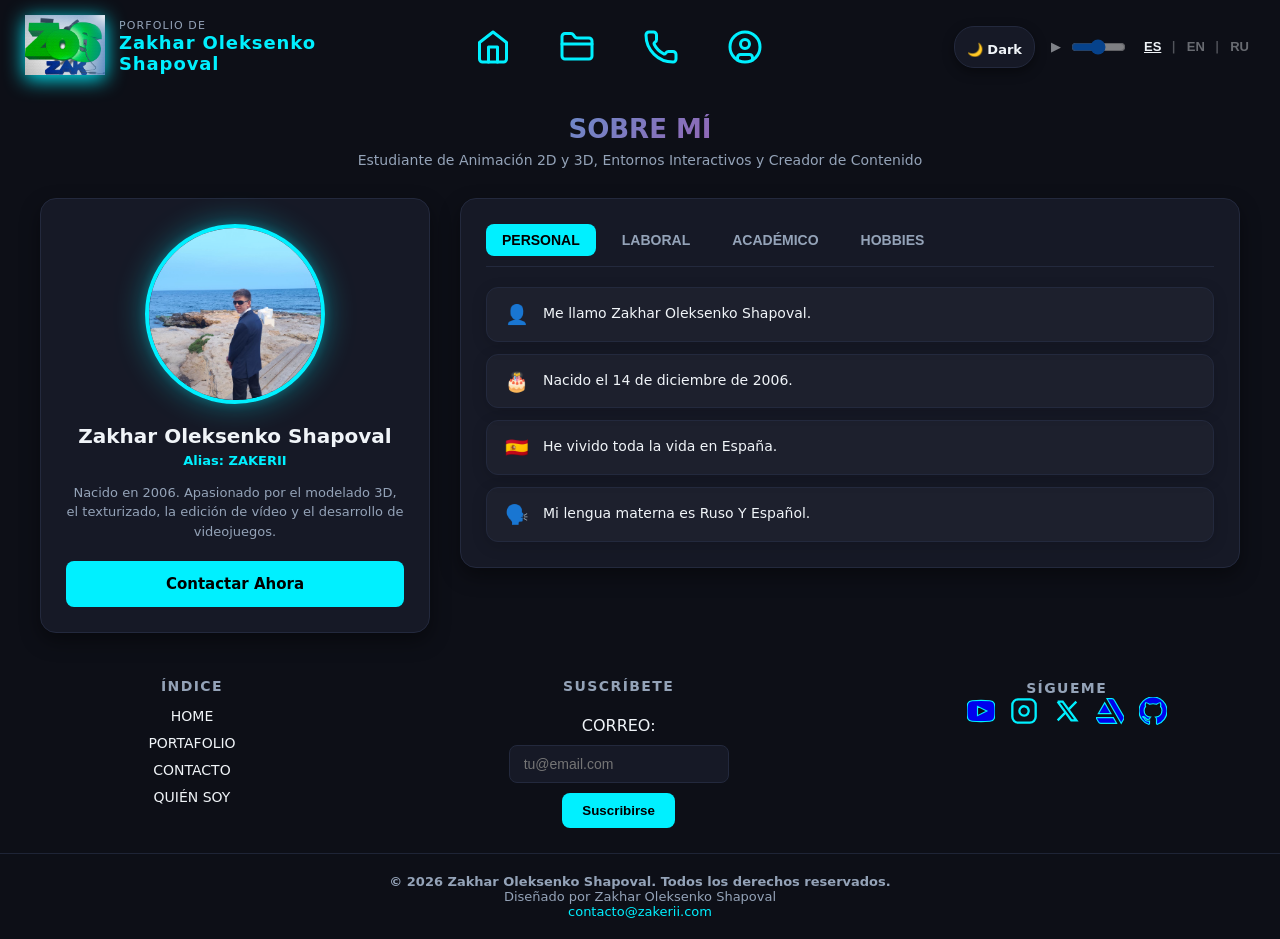
==== about.html @ a054e028 "UPDATE 1" ====
<!DOCTYPE html>
<html lang="es">

<head>
  <meta charset="UTF-8">
  <meta name="viewport" content="width=device-width, initial-scale=1.0">
  <title>Quién Soy - Zakerii</title>
  <link rel="icon" type="image/png" href="Imaganes/LOGO.png">
  <link rel="stylesheet" href="home.css">
  <link rel="stylesheet" href="Estilos.css">

  <script src="sound.js" defer></script>
  <script src="viewer3d.js" defer></script>
  <script src="index.js" defer></script>
</head>

<body>
  <div class="container">

    <!-- ===== LOGO ===== -->
    <div class="LOGO">
      <a href="home.html">
        <img src="Imaganes/LOGO.png" alt="Zakerii Logo" class="logo-image"
          onerror="this.onerror=null; this.src='data:image/svg+xml;utf8,<svg xmlns=\'http://www.w3.org/2000/svg\' width=\'80\' height=\'80\' viewBox=\'0 0 80 80\'><circle cx=\'40\' cy=\'40\' r=\'36\' fill=\'%230d0f17\' stroke=\'%2300f0ff\' stroke-width=\'3\'/><text x=\'40\' y=\'48\' font-family=\'sans-serif\' font-size=\'22\' font-weight=\'bold\' fill=\'%2300f0ff\' text-anchor=\'middle\'>Z</text></svg>';">
      </a>
      <div class="logo-text">
        <p class="portfolio-title">PORFOLIO DE</p>
        <p class="name"></p>
      </div>
    </div>

    <!-- ===== NAVEGACION ===== -->
    <div class="ICONS">
      <nav class="NAVEGACION">
        <ul>
          <li>
            <a title="HOME" href="home.html">
              <svg xmlns="http://www.w3.org/2000/svg" width="36" height="36" viewBox="0 0 24 24" fill="none"
                stroke="currentColor" stroke-width="2" stroke-linecap="round" stroke-linejoin="round"
                class="lucide lucide-home">
                <path d="m3 9 9-7 9 7v11a2 2 0 0 1-2 2H5a2 2 0 0 1-2-2z" />
                <polyline points="9 22 9 12 15 12 15 22" />
              </svg>
            </a>
          </li>
          <li>
            <a title="PORTAFOLIO" href="trabajos.html">
              <svg xmlns="http://www.w3.org/2000/svg" width="36" height="36" viewBox="0 0 24 24" fill="none"
                stroke="currentColor" stroke-width="2" stroke-linecap="round" stroke-linejoin="round"
                class="lucide lucide-folder-closed">
                <path
                  d="M20 20a2 2 0 0 0 2-2V8a2 2 0 0 0-2-2h-7.9a2 2 0 0 1-1.69-.9L9.6 3.9A2 2 0 0 0 7.93 3H4a2 2 0 0 0-2 2v13a2 2 0 0 0 2 2Z" />
                <path d="M2 10h20" />
              </svg>
            </a>
          </li>
          <li>
            <a title="CONTACTO" href="contacto.html">
              <svg xmlns="http://www.w3.org/2000/svg" width="36" height="36" viewBox="0 0 24 24" fill="none"
                stroke="currentColor" stroke-width="2" stroke-linecap="round" stroke-linejoin="round"
                class="lucide lucide-phone">
                <path
                  d="M13.832 16.568a1 1 0 0 0 1.213-.303l.355-.465A2 2 0 0 1 17 15h3a2 2 0 0 1 2 2v3a2 2 0 0 1-2 2A18 18 0 0 1 2 4a2 2 0 0 1 2-2h3a2 2 0 0 1 2 2v3a2 2 0 0 1-.8 1.6l-.468.351a1 1 0 0 0-.292 1.233 14 14 0 0 0 6.392 6.384" />
              </svg>
            </a>
          </li>
          <li>
            <a title="QUIEN SOY" href="about.html" class="active">
              <svg xmlns="http://www.w3.org/2000/svg" width="36" height="36" viewBox="0 0 24 24" fill="none"
                stroke="currentColor" stroke-width="2" stroke-linecap="round" stroke-linejoin="round"
                class="lucide lucide-circle-user">
                <circle cx="12" cy="12" r="10" />
                <circle cx="12" cy="10" r="3" />
                <path d="M7 20.662V19a2 2 0 0 1 2-2h6a2 2 0 0 1 2 2v1.662" />
              </svg>
            </a>
          </li>
        </ul>
      </nav>
    </div>

    <!-- ===== SETTINGS ===== -->
    <div class="SETTIGNS">
      <input id="lightmode-toggle" type="checkbox">
      <label class="toggle" for="lightmode-toggle"></label>
    </div>

    <!-- ===== MAIN CONTENT ===== -->
    <div class="MAIN">
      <h1 class="page-title"
        style="text-align: center; color: var(--primary); font-size: 26px; font-weight: 800; margin-bottom: 8px;">SOBRE
        MÍ</h1>
      <p class="page-subtitle"
        style="text-align: center; color: var(--text-muted); font-size: 14px; margin-bottom: 30px;">Estudiante de
        Animación 2D y 3D, Entornos Interactivos y Creador de Contenido</p>

      <div class="about-grid">
        <!-- Sidebar Profile Card -->
        <div class="about-card" style="text-align: center;">
          <img src="Imaganes/Fto de perfil.jpg" alt="Zakhar Oleksenko" class="about-avatar ImagenTrabajo"
            data-nombre="Foto de Perfil — Zakhar Oleksenko" title="Clic para ampliar en pantalla completa">
          <h2 style="font-size: 20px; font-weight: 700; margin-bottom: 5px;">Zakhar Oleksenko Shapoval</h2>
          <p style="color: var(--primary); font-size: 13px; font-weight: 600; margin-bottom: 15px;">Alias: ZAKERII</p>
          <p style="font-size: 13px; color: var(--text-muted); line-height: 1.5; margin-bottom: 20px;">
            Nacido en 2006. Apasionado por el modelado 3D, el texturizado, la edición de vídeo y el desarrollo de
            videojuegos.
          </p>
          <a href="contacto.html" class="btn-submit"
            style="display: block; text-decoration: none; text-align: center;">Contactar Ahora</a>
        </div>

        <!-- Main Interactive Tabs Content -->
        <div class="about-card">
          <div class="about-tabs">
            <button class="about-tab-btn active" data-tab="personal">PERSONAL</button>
            <button class="about-tab-btn" data-tab="laboral">LABORAL</button>
            <button class="about-tab-btn" data-tab="academico">ACADÉMICO</button>
            <button class="about-tab-btn" data-tab="hobbies">HOBBIES</button>
          </div>

          <div id="tab-personal" class="about-content tab-pane">
            <ul class="about-list info-personal">
              <li>
                <span class="about-icon">👤</span>
                <span>Me llamo Zakhar Oleksenko Shapoval.</span>
              </li>
              <li>
                <span class="about-icon">🎂</span>
                <span>Nacido el 14 de diciembre de 2006.</span>
              </li>
              <li>
                <span class="about-icon">🇪🇸</span>
                <span>He vivido toda la vida en España.</span>
              </li>
              <li>
                <span class="about-icon">🗣️</span>
                <span>Mi lengua materna es Ruso Y Español.</span>
              </li>
            </ul>
          </div>

          <div id="tab-laboral" class="about-content tab-pane" style="display: none;">
            <ul class="about-list info-laboral">
              <li>
                <span class="about-icon">🎬</span>
                <span>En el ámbito laboral cuento con amplia experiencia en edición de vídeos para diferentes nichos como historia, vlogs, boxeo,historia y etc.</span>
              </li>
              <li>
                <span class="about-icon">💻</span>
                <span>Edito desde los 12 años, empezando con Kinemaster en móvil y terminando en DaVinci Resolve en PC.</span>
              </li>
              <li>
                <span class="about-icon">🚀</span>
                <span>Además estoy cursando Formación Profesional en Animaciones 3D, Entornos Interactivos y Videojuegos.</span>
              </li>
            </ul>
          </div>

          <div id="tab-academico" class="about-content tab-pane" style="display: none;">
            <ul class="about-list info-academico">
              <li>
                <span class="about-icon">🏫</span>
                <span>Primaria CEIP Romualdo Ballester</span>
              </li>
              <li>
                <span class="about-icon">🎓</span>
                <span>IES Torrevigía</span>
              </li>
              <li>
                <span class="about-icon">📜</span>
                <span>Bachillerato de Ciencias Sociales y General</span>
              </li>
              <li>
                <span class="about-icon">🎨</span>
                <span>Formación Profesional en Animaciones 2D y 3D, Entornos Interactivos y Videojuegos (Bigastro,Paco Ruiz.</span>
              </li>
              <li>
                <span class="about-icon">🇬🇧</span>
                <span>Poseo nivel B1 de Valenciano y quiero sacar un B2 de Ingles.</span>
              </li>
            </ul>
          </div>

          <div id="tab-hobbies" class="about-content tab-pane" style="display: none;">
            <ul class="about-list info-hobies">
              <li>
                <span class="about-icon">🎮</span>
                <span>Desde los 12 años me apasione a la edición de vídeo.</span>
              </li>
              <li>
                <span class="about-icon">💻</span>
                <span>Comencé en el móvil con Kinemaster, pasé a CapCut en portátil y posteriormente a DaVinci Resolve y Blender en PC.</span>
              </li>
              <li>
                <span class="about-icon">🌍</span>
                <span>Además tengo canales de en YouTube y Twitch @ZakeriiGames y Zakerii_ y mi meta es viajar por el mundo y vivir de mis proyectos creativos.</span>
              </li>
            </ul>
          </div>
        </div>
      </div>
    </div>

    <!-- ===== LINKS ===== -->
    <div class="LINKS">
      <h4>ÍNDICE</h4>
      <nav>
        <ul class="webs">
          <li><a href="home.html">HOME</a></li>
          <li><a href="trabajos.html">PORTAFOLIO</a></li>
          <li><a href="contacto.html">CONTACTO</a></li>
          <li><a href="about.html">QUIÉN SOY</a></li>
        </ul>
      </nav>
    </div>

    <!-- ===== SUSCRIBE ===== -->
    <div class="SUSCRIBE">
      <form action="#" method="post" class="subscribe-form"
        onsubmit="event.preventDefault(); alert('¡Gracias por suscribirte!');">
        <h4>SUSCRÍBETE</h4>
        <label for="correo">CORREO:</label>
        <input class="correo" type="email" id="correo" name="correo" placeholder="tu@email.com" required>
        <input type="submit" value="Noticias" class="enviarboton">
      </form>
    </div>

    <!-- ===== SOCIAL ===== -->
    <div class="SOCIAL">
      <div class="Redes">
        <nav class="redes">
          <span class="sigueme">SÍGUEME</span>
          <ul>
            <li>
              <a title="YOUTUBE" href="https://www.youtube.com/ZakeriiGames" target="_blank" rel="noopener">
                <svg xmlns="http://www.w3.org/2000/svg" width="32" height="32" viewBox="0 0 24 24" fill="currentColor">
                  <path
                    d="M19.615 3.184c-3.604-.246-11.631-.245-15.23 0-3.897.266-4.356 2.62-4.385 8.816.029 6.185.484 8.549 4.385 8.816 3.6.245 11.626.246 15.23 0 3.897-.266 4.356-2.62 4.385-8.816-.029-6.185-.484-8.549-4.385-8.816zm-10.615 12.816v-8l8 3.993-8 4.007z" />
                </svg>
              </a>
            </li>
            <li>
              <a title="INSTAGRAM" href="https://www.instagram.com/Zakerii_/" target="_blank" rel="noopener">
                <svg xmlns="http://www.w3.org/2000/svg" width="32" height="32" viewBox="0 0 24 24" fill="none"
                  stroke="currentColor" stroke-width="2">
                  <rect x="2" y="2" width="20" height="20" rx="5" ry="5"></rect>
                  <path d="M16 11.37A4 4 0 1 1 12.63 8 4 4 0 0 1 16 11.37z"></path>
                  <line x1="17.5" y1="6.5" x2="17.51" y2="6.5"></line>
                </svg>
              </a>
            </li>
            <li>
              <a title="X" href="https://x.com/Zakerii3" target="_blank" rel="noopener">
                <svg xmlns="http://www.w3.org/2000/svg" width="32" height="32" viewBox="0 0 24 24" fill="none"
                  stroke="currentColor" stroke-width="2">
                  <path d="M4 4l11.733 16h4.267l-11.733 -16l-4.267 0" />
                  <path d="M4 20l6.768 -6.768m2.46 -2.46l6.772 -6.772" />
                </svg>
              </a>
            </li>
            <li>
              <a title="ARTSTATION" href="https://www.artstation.com" target="_blank" rel="noopener">
                <svg width="32" height="32" viewBox="0 0 24 24" fill="currentColor">
                  <path
                    d="M0 17.723l2.027 3.505h.001a2.424 2.424 0 0 0 2.164 1.333h13.457l-2.792-4.838H0zm24 .025c0-.484-.143-.935-.388-1.314L15.728 2.728a2.424 2.424 0 0 0-2.142-1.289H9.419L21.598 22.54l1.92-3.325c.378-.637.482-.919.482-1.467zm-11.129-3.462L7.428 4.858l-5.444 9.428h10.887z" />
                </svg>
              </a>
            </li>
            <li>
              <a title="GITHUB" href="https://github.com/zakerii" target="_blank" rel="noopener">
                <svg xmlns="http://www.w3.org/2000/svg" width="32" height="32" fill="currentColor" viewBox="0 0 24 24">
                  <path
                    d="M12 0C5.37 0 0 5.37 0 12c0 5.31 3.435 9.795 8.205 11.385.6.105.825-.255.825-.57 0-.285-.015-1.23-.015-2.235-3.015.555-3.795-.735-4.035-1.41-.135-.345-.72-1.41-1.23-1.695-.42-.225-1.02-.78-.015-.795.945-.015 1.62.87 1.845 1.23 1.08 1.815 2.805 1.305 3.495.99.105-.78.42-1.305.765-1.605-2.67-.3-5.46-1.335-5.46-5.925 0-1.305.465-2.385 1.23-3.225-.12-.3-.54-1.53.12-3.18 0 0 1.005-.315 3.3 1.23.96-.27 1.98-.405 3-.405s2.04.135 3 .405c2.295-1.56 3.3-1.23 3.3-1.23.66 1.65.24 2.88.12 3.18.765.84 1.23 1.905 1.23 3.225 0 4.605-2.805 5.625-5.475 5.925.435.375.81 1.095.81 2.22 0 1.605-.015 2.895-.015 3.3 0 .315.225.69.825.57A12.02 12.02 0 0 0 24 12c0-6.63-5.37-12-12-12z" />
                </svg>
              </a>
            </li>
          </ul>
        </nav>
      </div>
    </div>

    <!-- ===== FOOTER ===== -->
    <div class="FOOTER">
      <h4>© 2026 Zakhar Oleksenko Shapoval. Todos los derechos reservados.</h4>
      <p>Diseñado por Zakhar Oleksenko Shapoval</p>
      <p class="email"><a href="mailto:contacto@zakerii.com">contacto@zakerii.com</a></p>
    </div>

  </div>

  <script>
    document.addEventListener('DOMContentLoaded', () => {
      const tabBtns = document.querySelectorAll('.about-tab-btn');
      const tabPanes = document.querySelectorAll('.tab-pane');

      tabBtns.forEach(btn => {
        btn.addEventListener('click', () => {
          tabBtns.forEach(b => b.classList.remove('active'));
          btn.classList.add('active');

          const tab = btn.dataset.tab;
          tabPanes.forEach(pane => {
            if (pane.id === `tab-${tab}`) {
              pane.style.display = 'block';
            } else {
              pane.style.display = 'none';
            }
          });
        });
      });
    });
  </script>
</body>

</html>
---- home.css ----
/* ===== GRID PARA LA PÁGINA PRINCIPAL ===== */
:root {
  --bg: #0d0f17;
  --bg-card: #161926;
  --primary: #00f0ff;
  --secondary: #ff007f;
  --text: #f0f4f8;
  --text-muted: #94a3b8;
  --border: #23293d;
  --border-muted: #1e2436;
  --danger: #ef4444;
  --success: #10b981;
  --shadow: rgba(0, 0, 0, 0.4);
}

body.light-mode {
  --bg: #f8fafc;
  --bg-card: #ffffff;
  --primary: #0284c7;
  --secondary: #d946ef;
  --text: #0f172a;
  --text-muted: #64748b;
  --border: #e2e8f0;
  --border-muted: #cbd5e1;
  --danger: #dc2626;
  --success: #059669;
  --shadow: rgba(0, 0, 0, 0.08);
}

* {
  box-sizing: border-box;
  margin: 0;
  padding: 0;
}

body {
  background-color: var(--bg);
  color: var(--text);
  font-family: 'Segoe UI', system-ui, -apple-system, sans-serif;
  transition: background-color 0.3s ease, color 0.3s ease;
  min-height: 100vh;
}

.container {
  display: grid;
  grid-template-columns: 0.9fr 1.1fr 1fr;
  grid-template-rows: auto 1fr auto;
  gap: 0px;
  min-height: 100vh;
}

/* GRID AREAS */
.LOGO { grid-area: 1 / 1 / 2 / 2; }
.ICONS { grid-area: 1 / 2 / 2 / 3; }
.SETTIGNS { grid-area: 1 / 3 / 2 / 4; }
.MAIN { grid-area: 2 / 1 / 3 / 4; padding: 20px 40px; }
.LINKS { grid-area: 3 / 1 / 4 / 2; }
.SUSCRIBE { grid-area: 3 / 2 / 4 / 3; }
.SOCIAL { grid-area: 3 / 3 / 4 / 4; }

/* LOGO */
.LOGO {
  display: flex;
  align-items: center;
  padding: 15px 25px;
  gap: 14px;
}

.LOGO img {
  max-width: 80px;
  height: auto;
  filter: drop-shadow(0 4px 10px var(--primary));
  transition: transform 0.3s ease;
  cursor: pointer;
}

.LOGO img:hover {
  transform: scale(1.08) rotate(2deg);
}

.logo-text {
  display: flex;
  flex-direction: column;
}

.portfolio-title {
  font-size: 11px;
  letter-spacing: 0.1em;
  color: var(--text-muted);
}

.name {
  font-size: 18px;
  font-weight: 700;
  color: var(--primary);
  letter-spacing: 0.05em;
  transition: all 0.3s ease;
}

.name::after {
  content: "Zakhar Oleksenko Shapoval";
}

.name:hover::after {
  content: "ZAKERII ⚡";
  color: var(--secondary);
}

/* NAVEGACION */
.ICONS {
  display: flex;
  justify-content: center;
  align-items: center;
}

.NAVEGACION ul {
  display: flex;
  list-style: none;
  gap: 32px;
  align-items: center;
}

.NAVEGACION a {
  display: inline-flex;
  align-items: center;
  padding: 8px;
  border-radius: 10px;
  color: var(--text);
  transition: all 0.3s ease;
}

.NAVEGACION svg {
  stroke: var(--primary);
  width: 36px;
  height: 36px;
  transition: stroke 0.3s ease, transform 0.3s ease;
}

.NAVEGACION a:hover {
  background: rgba(0, 240, 255, 0.1);
  transform: translateY(-2px);
}

.NAVEGACION a:hover svg {
  stroke: var(--secondary);
  transform: scale(1.15);
}

/* SETTINGS (Theme & Music & Lang) */
.SETTIGNS {
  display: flex;
  justify-content: flex-end;
  align-items: center;
  padding: 0 25px;
  gap: 15px;
}

#lightmode-toggle {
  display: none;
}

.toggle {
  cursor: pointer;
  font-size: 20px;
  padding: 8px 12px;
  border-radius: 20px;
  background: var(--bg-card);
  border: 1px solid var(--border);
  box-shadow: 0 4px 12px var(--shadow);
  transition: all 0.3s ease;
  user-select: none;
}

.toggle:hover {
  border-color: var(--primary);
  transform: scale(1.05);
}

.toggle::after {
  content: '🌙 Dark';
  font-size: 13px;
  font-weight: 600;
  color: var(--text);
}

#lightmode-toggle:checked + .toggle::after {
  content: '☀️ Light';
}

/* MAIN CONTENT */
.welcome-message {
  font-size: 28px;
  font-weight: 800;
  text-align: center;
  margin-bottom: 10px;
  background: linear-gradient(135deg, var(--primary), var(--secondary));
  -webkit-background-clip: text;
  background-clip: text;
  -webkit-text-fill-color: transparent;
}

.intro {
  font-size: 20px;
  text-align: center;
  margin-bottom: 25px;
  color: var(--text);
}

.word-animation {
  color: var(--primary);
  font-weight: 700;
}

.ULTIMOS {
  font-size: 16px;
  font-weight: 700;
  text-transform: uppercase;
  letter-spacing: 0.1em;
  color: var(--text-muted);
  text-align: center;
  margin: 30px 0 15px;
}

/* ===== VISOR 3D SECTION STYLING ===== */
.visor3d-section {
  max-width: 1100px;
  margin: 40px auto;
  background: var(--bg-card);
  border: 1px solid var(--border);
  border-radius: 18px;
  overflow: hidden;
  box-shadow: 0 10px 30px var(--shadow);
}

.visor3d-container {
  width: 100%;
  height: 520px;
  position: relative;
  background: #090a10;
}

.v3d-overlay {
  position: absolute;
  top: 0;
  left: 0;
  width: 100%;
  height: 100%;
  pointer-events: none;
  display: flex;
  flex-direction: column;
  justify-content: space-between;
  padding: 15px;
}

.v3d-topbar, .v3d-toolbar, .v3d-drawer {
  pointer-events: auto;
}

.v3d-topbar {
  display: flex;
  justify-content: space-between;
  align-items: center;
  background: rgba(13, 15, 23, 0.75);
  backdrop-filter: blur(10px);
  padding: 8px 16px;
  border-radius: 12px;
  border: 1px solid rgba(255, 255, 255, 0.08);
}

.v3d-badge {
  font-size: 12px;
  font-weight: 700;
  letter-spacing: 0.1em;
  color: #00f0ff;
  display: flex;
  align-items: center;
  gap: 8px;
}

.v3d-live-dot {
  width: 8px;
  height: 8px;
  background: #00f0ff;
  border-radius: 50%;
  box-shadow: 0 0 10px #00f0ff;
  animation: pulse 1.5s infinite;
}

@keyframes pulse {
  0%, 100% { opacity: 1; transform: scale(1); }
  50% { opacity: 0.4; transform: scale(0.8); }
}

.v3d-stats {
  display: flex;
  gap: 15px;
  font-size: 11px;
  color: #94a3b8;
}

.v3d-toolbar {
  align-self: center;
  display: flex;
  gap: 8px;
  background: rgba(13, 15, 23, 0.85);
  backdrop-filter: blur(10px);
  padding: 6px 10px;
  border-radius: 30px;
  border: 1px solid rgba(255, 255, 255, 0.1);
  box-shadow: 0 8px 20px rgba(0, 0, 0, 0.5);
}

.v3d-btn {
  background: transparent;
  border: none;
  color: #cbd5e1;
  padding: 6px 14px;
  border-radius: 20px;
  font-size: 12px;
  font-weight: 600;
  cursor: pointer;
  transition: all 0.2s ease;
}

.v3d-btn.active, .v3d-btn:hover {
  background: var(--primary);
  color: #000;
  box-shadow: 0 0 12px var(--primary);
}

.v3d-drawer {
  position: absolute;
  top: 60px;
  right: 15px;
  background: rgba(13, 15, 23, 0.85);
  backdrop-filter: blur(12px);
  border: 1px solid rgba(255, 255, 255, 0.1);
  border-radius: 14px;
  padding: 12px 16px;
  display: flex;
  flex-direction: column;
  gap: 10px;
  width: 200px;
}

.v3d-setting-item {
  display: flex;
  justify-content: space-between;
  align-items: center;
  font-size: 11px;
  color: #e2e8f0;
}

.v3d-setting-item select, .v3d-setting-item input[type="color"] {
  background: #1e2436;
  border: 1px solid #334155;
  color: #fff;
  border-radius: 6px;
  padding: 2px 6px;
  cursor: pointer;
}

.v3d-actions {
  display: flex;
  gap: 6px;
  margin-top: 6px;
}

.v3d-action-btn {
  flex: 1;
  background: #1e2436;
  border: 1px solid #334155;
  color: #fff;
  font-size: 10px;
  padding: 6px;
  border-radius: 6px;
  cursor: pointer;
  transition: background 0.2s;
}

.v3d-action-btn:hover {
  background: var(--primary);
  color: #000;
}

/* ===== CAROUSEL STYLING ===== */
.wrapper {
  max-width: 1100px;
  margin: 20px auto 40px;
  position: relative;
}

.slider {
  position: relative;
  border-radius: 16px;
  overflow: hidden;
  box-shadow: 0 10px 30px var(--shadow);
  background: var(--bg-card);
  border: 1px solid var(--border);
}

.slides {
  display: flex;
  aspect-ratio: 16 / 9;
  width: 100%;
}

.slide {
  width: 100%;
  flex-shrink: 0;
  position: relative;
  cursor: pointer;
}

.slide img {
  width: 100%;
  height: 100%;
  object-fit: cover;
  display: block;
}

/* Carousel Arrow Controls */
.carousel-arrow {
  position: absolute;
  top: 50%;
  transform: translateY(-50%);
  background: rgba(13, 15, 23, 0.7);
  backdrop-filter: blur(8px);
  border: 1px solid rgba(255, 255, 255, 0.15);
  color: #fff;
  width: 44px;
  height: 44px;
  border-radius: 50%;
  font-size: 18px;
  cursor: pointer;
  z-index: 10;
  display: flex;
  align-items: center;
  justify-content: center;
  transition: all 0.3s ease;
}

.carousel-arrow:hover {
  background: var(--primary);
  color: #000;
  transform: translateY(-50%) scale(1.1);
  box-shadow: 0 0 15px var(--primary);
}

.carousel-prev { left: 15px; }
.carousel-next { right: 15px; }

/* Carousel Badge Top Right */
.carousel-badge {
  position: absolute;
  top: 15px;
  right: 15px;
  background: rgba(13, 15, 23, 0.8);
  backdrop-filter: blur(10px);
  border: 1px solid rgba(255, 255, 255, 0.15);
  padding: 6px 14px;
  border-radius: 20px;
  display: flex;
  align-items: center;
  gap: 10px;
  z-index: 10;
  font-size: 12px;
  font-weight: 700;
  color: var(--primary);
}

.carousel-play-btn {
  background: none;
  border: none;
  color: #fff;
  cursor: pointer;
  font-size: 14px;
}

/* Dots controller */
.slider-controler {
  position: absolute;
  bottom: 15px;
  left: 50%;
  transform: translateX(-50%);
  display: flex;
  gap: 8px;
  background: rgba(13, 15, 23, 0.75);
  backdrop-filter: blur(10px);
  padding: 6px 16px;
  border-radius: 20px;
  border: 1px solid rgba(255, 255, 255, 0.1);
  z-index: 10;
  list-style: none;
}

.slider-controler a {
  display: block;
  width: 10px;
  height: 10px;
  border-radius: 50%;
  background: rgba(255, 255, 255, 0.4);
  transition: all 0.3s ease;
}

/* Lightbox Modal */
.lightbox-modal {
  display: none;
  position: fixed;
  top: 0;
  left: 0;
  width: 100vw;
  height: 100vh;
  background: rgba(0, 0, 0, 0.92);
  backdrop-filter: blur(15px);
  z-index: 9999;
  align-items: center;
  justify-content: center;
  padding: 20px;
}

.lightbox-modal.active {
  display: flex;
}

.lightbox-content {
  position: relative;
  max-width: 90vw;
  max-height: 90vh;
  display: flex;
  flex-direction: column;
  align-items: center;
}

.lightbox-img {
  max-width: 100%;
  max-height: 80vh;
  border-radius: 12px;
  box-shadow: 0 15px 40px rgba(0, 0, 0, 0.8);
  border: 1px solid var(--border);
}

.lightbox-close {
  position: absolute;
  top: -40px;
  right: -10px;
  background: rgba(255, 255, 255, 0.15);
  border: 1px solid rgba(255, 255, 255, 0.3);
  color: #fff;
  width: 36px;
  height: 36px;
  border-radius: 50%;
  font-size: 18px;
  cursor: pointer;
  display: flex;
  align-items: center;
  justify-content: center;
  transition: all 0.2s;
}

.lightbox-close:hover {
  background: var(--danger);
  transform: scale(1.1);
}

.lightbox-caption {
  margin-top: 15px;
  color: #fff;
  font-size: 16px;
  font-weight: 600;
  text-align: center;
}

/* LINKS, SUBSCRIBE, SOCIAL */
.LINKS, .SUSCRIBE, .SOCIAL {
  padding: 25px;
  text-align: center;
}

.LINKS h4, .SUSCRIBE h4, .sigueme {
  font-size: 14px;
  font-weight: 700;
  letter-spacing: 0.1em;
  color: var(--text-muted);
  margin-bottom: 12px;
}

.LINKS ul, .SOCIAL ul {
  list-style: none;
  display: flex;
  flex-direction: column;
  gap: 8px;
}

.SOCIAL ul {
  flex-direction: row;
  justify-content: center;
  gap: 15px;
}

.LINKS a {
  color: var(--text);
  text-decoration: none;
  font-size: 14px;
  transition: color 0.2s;
}

.LINKS a:hover {
  color: var(--primary);
}

.SUSCRIBE form {
  display: flex;
  flex-direction: column;
  gap: 10px;
  align-items: center;
}

.correo {
  padding: 10px 14px;
  border-radius: 8px;
  border: 1px solid var(--border);
  background: var(--bg-card);
  color: var(--text);
  width: 220px;
  font-size: 14px;
  outline: none;
}

.correo:focus {
  border-color: var(--primary);
}

.enviarboton {
  background: var(--primary);
  color: #000;
  font-weight: 700;
  border: none;
  padding: 10px 20px;
  border-radius: 8px;
  cursor: pointer;
  transition: transform 0.2s, box-shadow 0.2s;
}

.enviarboton:hover {
  transform: translateY(-2px);
  box-shadow: 0 4px 15px var(--primary);
}

.SOCIAL svg {
  stroke: var(--primary);
  width: 28px;
  height: 28px;
  transition: transform 0.3s, stroke 0.3s;
}

.SOCIAL a:hover svg {
  stroke: var(--secondary);
  transform: scale(1.2);
}

/* FOOTER */
.FOOTER {
  grid-column: 1 / -1;
  padding: 20px;
  text-align: center;
  border-top: 1px solid var(--border-muted);
  font-size: 13px;
  color: var(--text-muted);
}

.email a {
  color: var(--primary);
  text-decoration: none;
}

/* RESPONSIVE */
@media (max-width: 900px) {
  .container {
    display: flex;
    flex-direction: column;
  }
  .MAIN {
    padding: 15px;
  }
  .visor3d-container {
    height: 400px;
  }
  .v3d-drawer {
    display: none; /* Hide side drawer on mobile for clean view */
  }
}
---- Estilos.css ----
/* ── Estilos Globales y de Subpáginas (Trabajos, Contacto, About) ── */

:root {
  --bg: #0d0f17;
  --bg-card: #161926;
  --primary: #00f0ff;
  --secondary: #ff007f;
  --text: #f0f4f8;
  --text-muted: #94a3b8;
  --border: #23293d;
  --shadow: rgba(0, 0, 0, 0.4);
}

body.light-mode {
  --bg: #f8fafc;
  --bg-card: #ffffff;
  --primary: #0284c7;
  --secondary: #d946ef;
  --text: #0f172a;
  --text-muted: #64748b;
  --border: #e2e8f0;
  --shadow: rgba(0, 0, 0, 0.08);
}

* {
  box-sizing: border-box;
  margin: 0;
  padding: 0;
}

body {
  background-color: var(--bg);
  color: var(--text);
  font-family: 'Segoe UI', system-ui, sans-serif;
  min-height: 100vh;
}

/* Header de Subpáginas */
.subpage-header {
  display: flex;
  justify-content: space-between;
  align-items: center;
  padding: 15px 30px;
  background: var(--bg-card);
  border-bottom: 1px solid var(--border);
  position: sticky;
  top: 0;
  z-index: 100;
  backdrop-filter: blur(10px);
}

/* Page Layout */
.page-container {
  max-width: 1200px;
  margin: 30px auto;
  padding: 0 20px;
}

.page-title {
  font-size: 32px;
  font-weight: 800;
  text-align: center;
  margin-bottom: 10px;
  background: linear-gradient(135deg, var(--primary), var(--secondary));
  -webkit-background-clip: text;
  background-clip: text;
  -webkit-text-fill-color: transparent;
}

.page-subtitle {
  font-size: 16px;
  color: var(--text-muted);
  text-align: center;
  margin-bottom: 40px;
}

/* Portfolio Filters & Grid */
.portfolio-filters {
  display: flex;
  justify-content: center;
  gap: 10px;
  margin-bottom: 30px;
  flex-wrap: wrap;
}

.filter-btn {
  background: var(--bg-card);
  border: 1px solid var(--border);
  color: var(--text);
  padding: 8px 18px;
  border-radius: 20px;
  font-size: 13px;
  font-weight: 600;
  cursor: pointer;
  transition: all 0.3s ease;
}

.filter-btn.active, .filter-btn:hover {
  background: var(--primary);
  color: #000;
  border-color: var(--primary);
  box-shadow: 0 0 12px var(--primary);
}

.portfolio-grid {
  display: grid;
  grid-template-columns: repeat(auto-fill, minmax(320px, 1fr));
  gap: 25px;
}

.work-card {
  background: var(--bg-card);
  border: 1px solid var(--border);
  border-radius: 16px;
  overflow: hidden;
  transition: transform 0.3s ease, box-shadow 0.3s ease;
  display: flex;
  flex-direction: column;
}

.work-card:hover {
  transform: translateY(-6px);
  box-shadow: 0 12px 25px var(--shadow);
  border-color: var(--primary);
}

.work-card-img {
  width: 100%;
  height: 220px;
  object-fit: cover;
  background: #090a10;
  cursor: pointer;
}

.work-card-body {
  padding: 20px;
  display: flex;
  flex-direction: column;
  flex: 1;
}

.work-card-category {
  font-size: 11px;
  font-weight: 700;
  letter-spacing: 0.1em;
  color: var(--primary);
  text-transform: uppercase;
  margin-bottom: 6px;
}

.work-card-title {
  font-size: 18px;
  font-weight: 700;
  margin-bottom: 10px;
}

.work-card-desc {
  font-size: 13px;
  color: var(--text-muted);
  line-height: 1.5;
  margin-bottom: 15px;
  flex: 1;
}

.work-card-tags {
  display: flex;
  gap: 6px;
  flex-wrap: wrap;
}

.tag {
  background: rgba(255, 255, 255, 0.05);
  border: 1px solid var(--border);
  color: var(--text-muted);
  font-size: 11px;
  padding: 3px 8px;
  border-radius: 12px;
}

/* About Page Sections */
.about-grid {
  display: grid;
  grid-template-columns: 1fr 2fr;
  gap: 30px;
  align-items: start;
}

.about-card {
  background: var(--bg-card);
  border: 1px solid var(--border);
  border-radius: 16px;
  padding: 25px;
  box-shadow: 0 8px 20px var(--shadow);
}

.about-avatar {
  width: 180px;
  height: 180px;
  object-fit: cover;
  border-radius: 50%;
  margin: 0 auto 20px;
  display: block;
  border: 4px solid var(--primary, #00f0ff);
  box-shadow: 0 0 30px rgba(0, 240, 255, 0.4), 0 0 10px rgba(0, 240, 255, 0.2);
  transition: all 0.4s cubic-bezier(0.175, 0.885, 0.32, 1.275);
  cursor: pointer;
}

.about-avatar:hover {
  transform: scale(1.06);
  border-color: var(--primary, #00f0ff);
  box-shadow: 0 0 45px rgba(0, 240, 255, 0.6), 0 0 20px rgba(0, 240, 255, 0.3);
}

.about-tabs {
  display: flex;
  gap: 10px;
  margin-bottom: 20px;
  border-bottom: 1px solid var(--border);
  padding-bottom: 10px;
}

.about-tab-btn {
  background: none;
  border: none;
  color: var(--text-muted);
  font-size: 14px;
  font-weight: 600;
  padding: 8px 16px;
  cursor: pointer;
  border-radius: 8px;
  transition: all 0.2s;
}

.about-tab-btn.active {
  background: var(--primary);
  color: #000;
}

.about-content {
  font-size: 15px;
  line-height: 1.7;
  color: var(--text-muted);
}

/* ── Estilos Frase por Frase / Listas de Tarjetas ── */
.about-list {
  list-style: none;
  padding: 0;
  margin: 0;
  display: flex;
  flex-direction: column;
  gap: 12px;
}

.about-list li {
  display: flex;
  align-items: flex-start;
  gap: 14px;
  background: rgba(255, 255, 255, 0.03);
  border: 1px solid var(--border, rgba(0, 240, 255, 0.15));
  border-radius: 12px;
  padding: 14px 18px;
  font-size: 14px;
  line-height: 1.6;
  color: var(--text, #f0f4f8);
  transition: all 0.3s cubic-bezier(0.25, 0.8, 0.25, 1);
  box-shadow: 0 4px 15px rgba(0, 0, 0, 0.15);
}

.about-list li:hover {
  background: rgba(0, 240, 255, 0.06);
  border-color: var(--primary, #00f0ff);
  transform: translateX(6px);
  box-shadow: 0 6px 20px rgba(0, 240, 255, 0.18);
}

.about-icon {
  font-size: 19px;
  flex-shrink: 0;
  line-height: 1.3;
}

/* Contact Page Form & Pricing */
.contact-grid {
  display: grid;
  grid-template-columns: 1fr 1fr;
  gap: 30px;
}

.form-group {
  margin-bottom: 18px;
  display: flex;
  flex-direction: column;
  gap: 6px;
  text-align: left;
}

.form-group label {
  font-size: 12px;
  font-weight: 700;
  letter-spacing: 0.05em;
  color: var(--text-muted);
}

.form-control {
  padding: 12px 16px;
  border-radius: 8px;
  border: 1px solid var(--border);
  background: var(--bg);
  color: var(--text);
  font-size: 14px;
  outline: none;
  transition: border-color 0.2s;
}

.form-control:focus {
  border-color: var(--primary);
}

textarea.form-control {
  resize: vertical;
  min-height: 100px;
}

.btn-submit {
  background: var(--primary);
  color: #000;
  font-weight: 700;
  border: none;
  padding: 14px;
  border-radius: 8px;
  cursor: pointer;
  font-size: 15px;
  width: 100%;
  transition: transform 0.2s, box-shadow 0.2s;
}

.btn-submit:hover {
  transform: translateY(-2px);
  box-shadow: 0 6px 20px var(--primary);
}

/* Pricing Card */
.pricing-card {
  background: var(--bg-card);
  border: 1px solid var(--border);
  border-radius: 16px;
  padding: 25px;
}

.pricing-title {
  font-size: 20px;
  font-weight: 700;
  margin-bottom: 20px;
  color: var(--primary);
}

.price-item {
  display: flex;
  justify-content: space-between;
  padding: 12px 0;
  border-bottom: 1px solid var(--border);
  font-size: 14px;
}

.price-item span:last-child {
  font-weight: 700;
  color: var(--secondary);
}

@media (max-width: 768px) {
  .about-grid, .contact-grid {
    grid-template-columns: 1fr;
  }
}
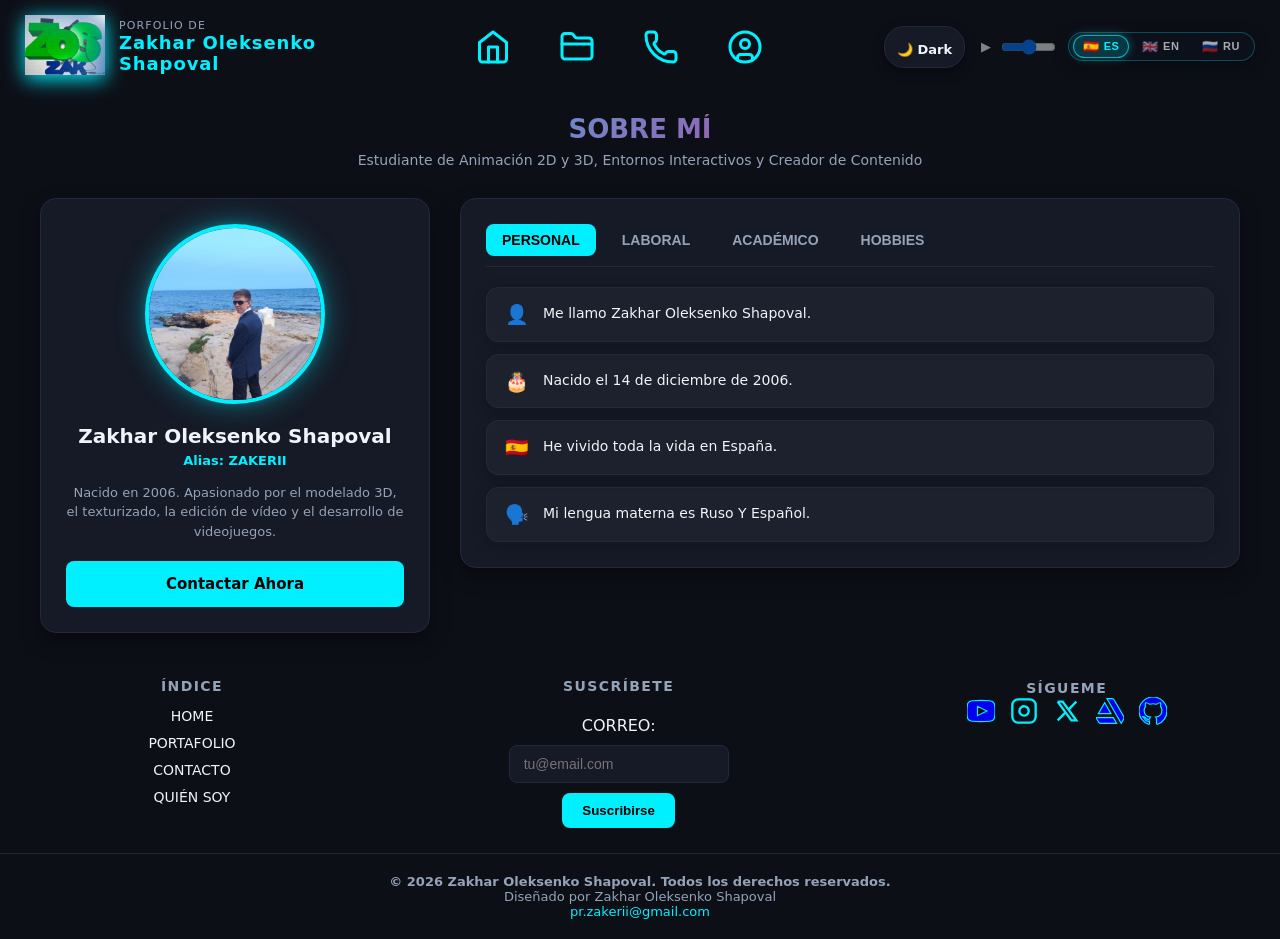
==== commit 23c9e239: "Add bio links, interactive quiz, asset hub, AI studio in admin, and restore CNAME" ====
--- a/about.html
+++ b/about.html
@@ -283,7 +283,7 @@
     <div class="FOOTER">
       <h4>© 2026 Zakhar Oleksenko Shapoval. Todos los derechos reservados.</h4>
       <p>Diseñado por Zakhar Oleksenko Shapoval</p>
-      <p class="email"><a href="mailto:contacto@zakerii.com">contacto@zakerii.com</a></p>
+      <p class="email"><a href="mailto:pr.zakerii@gmail.com">pr.zakerii@gmail.com</a></p>
     </div>
 
   </div>
